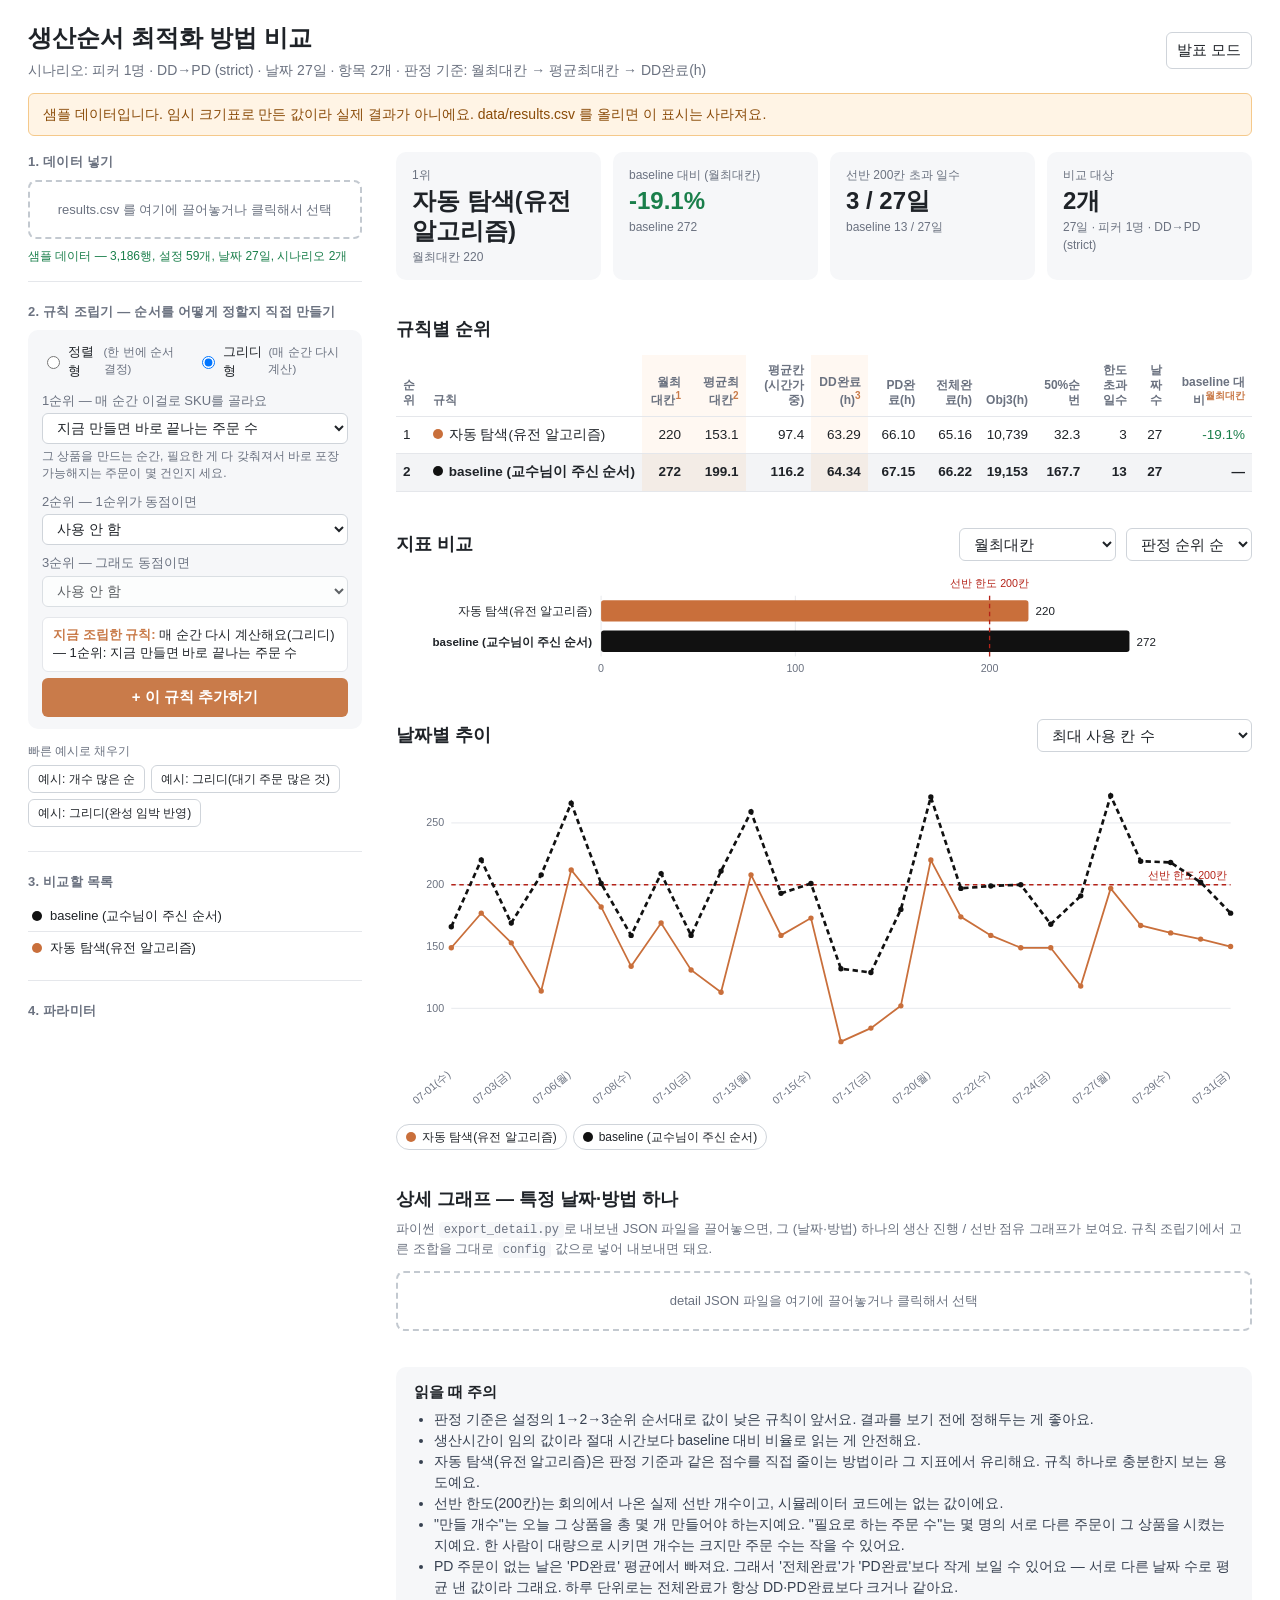
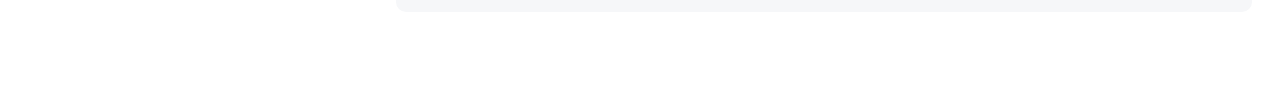
==== index.html @ d8c37235 "Add files via upload" ====
<!doctype html>
<html lang="ko">
<head>
<meta charset="utf-8">
<meta name="viewport" content="width=device-width, initial-scale=1">
<title>생산순서 최적화 방법 비교</title>
<link rel="stylesheet" href="style.css">
</head>
<body>

<header class="top">
  <div>
    <h1>생산순서 최적화 방법 비교</h1>
    <p id="subtitle">데이터를 불러오는 중…</p>
  </div>
  <button id="btnPresent" type="button">발표 모드</button>
</header>
<div id="banner" class="banner" hidden></div>
<button id="btnExit" type="button" class="exit">설정 열기 (Esc)</button>

<div class="layout">
  <aside class="panel" id="panel">

    <section>
      <h3>1. 데이터 넣기</h3>
      <label class="drop" id="drop">
        results.csv 를 여기에 끌어놓거나 클릭해서 선택
        <input id="fileInput" type="file" accept=".csv,text/csv" hidden>
      </label>
      <p id="loadMsg" class="load-msg"></p>
    </section>

    <section>
      <h3>2. 규칙 조립기 — 순서를 어떻게 정할지 직접 만들기</h3>

      <div class="builder">
        <div class="brow">
          <label class="radio"><input type="radio" name="bfam" id="bFamilySort" value="sort"> 정렬형 <span class="small">(한 번에 순서 결정)</span></label>
          <label class="radio"><input type="radio" name="bfam" id="bFamilyGreedy" value="greedy" checked> 그리디형 <span class="small">(매 순간 다시 계산)</span></label>
        </div>

        <div id="sortBlock" hidden>
          <label class="field">기준
            <select id="bSortKey"></select>
          </label>
        </div>

        <div id="greedyBlock">
          <label class="field">1순위 — 매 순간 이걸로 SKU를 골라요
            <select id="bPrimary"></select>
          </label>
          <p class="help" id="bPrimaryHelp"></p>
          <label class="field">2순위 — 1순위가 동점이면
            <select id="bTie2"></select>
          </label>
          <label class="field">3순위 — 그래도 동점이면
            <select id="bTie3"></select>
          </label>
        </div>

        <p class="sentence" id="bSentence"></p>
        <p class="miss" id="bMissing" hidden></p>
        <button id="bAddBtn" type="button" class="add-btn">+ 이 규칙 추가하기</button>
      </div>

      <div class="quickwrap">
        <span class="small">빠른 예시로 채우기</span>
        <div id="quickFills" class="btns"></div>
      </div>
    </section>

    <section>
      <h3>3. 비교할 목록</h3>
      <ul id="itemList" class="item-list"></ul>
    </section>

    <section>
      <h3>4. 파라미터</h3>
      <div id="scenarioWrap">
        <label class="field">시나리오 (피커 수 등)
          <select id="scenario"></select>
        </label>
      </div>
      <label class="field">선반 한도 (칸)
        <input id="cap" type="number" min="0" step="1" value="200">
      </label>
      <label class="field">판정 기준 1순위
        <select id="crit1"></select>
      </label>
      <label class="field">2순위
        <select id="crit2"></select>
      </label>
      <label class="field">3순위
        <select id="crit3"></select>
      </label>
    </section>

    <section>
      <h3>5. 날짜 선택</h3>
      <div class="btns">
        <button id="dAll" type="button">전체</button>
        <button id="dMon" type="button">월요일만</button>
        <button id="dWeek" type="button">평일만</button>
        <button id="dNone" type="button">해제</button>
      </div>
      <div id="dateBox" class="box dates"></div>
    </section>

  </aside>

  <main id="main">
    <section id="kpis" class="kpis"></section>

    <section>
      <h2>규칙별 순위</h2>
      <div class="table-wrap"><table id="rankTable"></table></div>
    </section>

    <section>
      <div class="sec-head">
        <h2>지표 비교</h2>
        <select id="barMetric" aria-label="막대그래프 지표"></select>
        <select id="barSort" aria-label="정렬">
          <option value="rank">판정 순위 순</option>
          <option value="value">값 낮은 순</option>
        </select>
      </div>
      <div id="barChart" class="chart"></div>
    </section>

    <section>
      <div class="sec-head">
        <h2>날짜별 추이</h2>
        <select id="lineMetric" aria-label="선그래프 지표"></select>
      </div>
      <div id="lineChart" class="chart"></div>
      <div id="legend" class="legend"></div>
    </section>

    <section id="detailSection">
      <h2>상세 그래프 — 특정 날짜·방법 하나</h2>
      <p class="hint">파이썬 <code>export_detail.py</code>로 내보낸 JSON 파일을 끌어놓으면,
        그 (날짜·방법) 하나의 생산 진행 / 선반 점유 그래프가 보여요.
        규칙 조립기에서 고른 조합을 그대로 <code>config</code> 값으로 넣어 내보내면 돼요.</p>
      <label class="drop" id="detailDrop">
        detail JSON 파일을 여기에 끌어놓거나 클릭해서 선택
        <input id="detailInput" type="file" accept=".json,application/json" hidden>
      </label>
      <p id="detailMsg" class="load-msg"></p>
      <div id="detailBody" hidden>
        <h3 id="detailTitle"></h3>
        <h4>생산 진행에 따른 주문 완료</h4>
        <div id="progressChart" class="chart"></div>
        <h4>시간에 따른 선반 사용량</h4>
        <div id="shelfChart" class="chart"></div>
      </div>
    </section>

    <section id="notes" class="notes"></section>
  </main>
</div>

<script src="data/sample_results.js" onerror="this.onerror=null"></script>
<script src="app.js"></script>
</body>
</html>
---- style.css ----
:root {
  --ink: #1f2328;
  --muted: #6b7280;
  --line: #e5e7eb;
  --bg: #ffffff;
  --soft: #f6f7f9;
  --accent: #c97b4a;
  --good: #1a7f4b;
  --warn: #c2410c;
}
* { box-sizing: border-box; }
body {
  margin: 0; color: var(--ink); background: var(--bg);
  font-family: "Pretendard", "Noto Sans KR", "Malgun Gothic", "Apple SD Gothic Neo", sans-serif;
  font-size: 15px; line-height: 1.5;
}
h1 { margin: 0; font-size: 24px; }
h2 { margin: 0 0 12px; font-size: 18px; }
h3 { margin: 0 0 8px; font-size: 13px; color: var(--muted); letter-spacing: .02em; }

.top { display: flex; justify-content: space-between; align-items: center; gap: 16px; padding: 20px 28px 12px; }
.top p { margin: 4px 0 0; color: var(--muted); font-size: 14px; }
#btnPresent { white-space: nowrap; flex: none; }
button, select, input[type=number] {
  font: inherit; color: inherit; background: #fff; border: 1px solid #cfd4da; border-radius: 6px; padding: 6px 10px;
}
button { cursor: pointer; }
button:hover { background: var(--soft); }
.banner { margin: 0 28px 8px; padding: 10px 14px; background: #fff4e5; border: 1px solid #f5c98b; border-radius: 6px; color: #8a4b08; font-size: 14px; }
.exit { display: none; position: fixed; right: 16px; top: 16px; z-index: 10; }

.layout { display: grid; grid-template-columns: 340px minmax(0, 1fr); gap: 28px; padding: 8px 28px 48px; align-items: start; }
.panel { position: sticky; top: 12px; max-height: calc(100vh - 24px); overflow: auto; padding-right: 6px; }
.panel section { margin-bottom: 20px; padding-bottom: 16px; border-bottom: 1px solid var(--line); }
.panel section:last-child { border-bottom: none; }
.field { display: block; margin-bottom: 8px; font-size: 13px; color: var(--muted); }
.field select, .field input { display: block; width: 100%; margin-top: 3px; color: var(--ink); font-size: 13.5px; }
.small { font-size: 11.5px; color: var(--muted); font-weight: 400; }

.drop { display: block; padding: 18px 12px; text-align: center; border: 2px dashed #c3c9d0; border-radius: 8px; color: var(--muted); font-size: 13px; cursor: pointer; }
.drop.over, .drop:hover { border-color: var(--accent); background: #fff8f2; }
.load-msg { margin: 8px 0 0; font-size: 12px; color: var(--muted); }
.load-msg.err { color: #b42318; }
.load-msg.ok { color: var(--good); }

/* 규칙 조립기 */
.builder { background: var(--soft); border-radius: 10px; padding: 12px 14px; }
.brow { display: flex; gap: 14px; margin-bottom: 10px; }
.radio { display: flex; align-items: center; gap: 5px; font-size: 13px; cursor: pointer; }
.help { font-size: 12px; color: var(--muted); margin: -4px 0 10px; line-height: 1.4; }
.sentence { font-size: 13px; background: #fff; border: 1px solid var(--line); border-radius: 6px; padding: 8px 10px; margin: 10px 0 6px; line-height: 1.45; }
.sentence strong { color: var(--accent); }
.miss { font-size: 12px; color: var(--warn); margin: 0 0 8px; }
.add-btn { width: 100%; background: var(--accent); color: #fff; border: none; font-weight: 600; padding: 8px; }
.add-btn:hover { background: #b56c3d; }
.add-btn:disabled { background: #d8d8d8; color: #999; cursor: not-allowed; }
.quickwrap { margin-top: 10px; }
.quickwrap .btns { margin-top: 4px; }
.quickwrap button { font-size: 11.5px; padding: 4px 8px; }

.item-list { list-style: none; margin: 0; padding: 0; }
.item-row { display: flex; align-items: center; gap: 8px; padding: 6px 4px; border-bottom: 1px solid var(--line); font-size: 13px; }
.item-row:last-child { border-bottom: none; }
.item-label { flex: 1; }
.item-del { border: none; background: none; color: var(--muted); font-size: 16px; line-height: 1; padding: 0 4px; }
.item-del:hover { color: #b42318; background: none; }

.btns { display: flex; flex-wrap: wrap; gap: 6px; margin-bottom: 8px; }
.btns button { padding: 4px 9px; font-size: 12px; }
.box { border: 1px solid var(--line); border-radius: 8px; padding: 8px 10px; max-height: 260px; overflow: auto; }
.dates { display: grid; grid-template-columns: repeat(2, 1fr); gap: 0 8px; }
.chk { display: flex; align-items: center; gap: 6px; padding: 2px 0; font-size: 13px; cursor: pointer; }
.chk.small { font-size: 12px; }
.chk em { font-style: normal; color: var(--muted); }
.dot { display: inline-block; width: 10px; height: 10px; border-radius: 50%; margin-right: 6px; flex: none; }
.item-row .dot { margin-right: 0; }

main { min-width: 0; }
main section { margin-bottom: 36px; }
.nodata section { display: none; }
.kpis { display: grid; grid-template-columns: repeat(4, 1fr); gap: 12px; }
.kpi { background: var(--soft); border-radius: 10px; padding: 14px 16px; display: flex; flex-direction: column; gap: 2px; }
.kpi.wide { grid-column: 1 / -1; }
.kpi span { font-size: 12px; color: var(--muted); }
.kpi b { font-size: 24px; line-height: 1.25; word-break: keep-all; }
.kpi small { font-size: 12px; color: var(--muted); }
.good { color: var(--good); }
.warn { color: var(--warn); font-weight: 600; }

.table-wrap { overflow-x: auto; }
table { border-collapse: collapse; width: 100%; font-size: 13.5px; }
th, td { padding: 8px 7px; border-bottom: 1px solid var(--line); text-align: left; white-space: nowrap; }
th { font-size: 12px; color: var(--muted); font-weight: 600; white-space: normal; line-height: 1.25; vertical-align: bottom; }
th sup { color: var(--accent); }
.num { text-align: right; font-variant-numeric: tabular-nums; }
th.crit, td.crit { background: #fff8f2; }
tr.is-base td { font-weight: 600; background: #f3f4f6; }
tr.is-base td.crit { background: #f3ece6; }

.sec-head { display: flex; align-items: center; gap: 10px; margin-bottom: 8px; }
.sec-head h2 { margin: 0; margin-right: auto; }
.chart svg { width: 100%; height: auto; display: block; }
.chart svg text { font-family: inherit; fill: var(--ink); }
.chart .grid { stroke: var(--line); stroke-width: 1; }
.chart .tick { font-size: 12px; fill: var(--muted); }
.chart .lbl { font-size: 13px; }
.chart .lbl.base { font-weight: 700; }
.chart .val { font-size: 13px; font-variant-numeric: tabular-nums; }
.chart .cap { stroke: #b42318; stroke-width: 1.5; stroke-dasharray: 5 4; }
.chart .captxt { font-size: 12px; fill: #b42318; paint-order: stroke; stroke: #fff; stroke-width: 4px; stroke-linejoin: round; }
.empty { color: var(--muted); }

.legend { display: flex; flex-wrap: wrap; gap: 6px; margin-top: 8px; }
.leg { display: inline-flex; align-items: center; font-size: 12px; padding: 3px 9px; border-radius: 999px; }
.leg.off { opacity: .35; text-decoration: line-through; }
.notes { background: var(--soft); border-radius: 10px; padding: 14px 18px; }
.notes h2 { font-size: 15px; margin-bottom: 6px; }
.notes ul { margin: 0; padding-left: 20px; color: #374151; font-size: 14px; }
.thnote { font-size: 10.5px; color: var(--muted); font-weight: 400; }
td .thnote { font-size: 11px; }

body.present .panel, body.present #btnPresent { display: none; }
body.present .exit { display: block; opacity: .5; }
body.present .layout { grid-template-columns: minmax(0, 1fr); padding-top: 0; }
body.present { font-size: 18px; }
body.present .kpi b { font-size: 32px; }
body.present table { font-size: 17px; }
body.present .chart .lbl, body.present .chart .val { font-size: 15px; }

@media (max-width: 960px) {
  .layout { grid-template-columns: minmax(0, 1fr); }
  .panel { position: static; max-height: none; }
  .kpis { grid-template-columns: repeat(2, 1fr); }
}

#detailSection h2 { margin-bottom: 6px; }
#detailSection .hint { font-size: 13px; color: var(--muted); margin: 0 0 12px; line-height: 1.5; }
#detailSection .hint code { background: var(--soft); padding: 1px 5px; border-radius: 4px; font-size: 12px; }
#detailBody h3 { font-size: 15px; color: var(--ink); margin: 18px 0 10px; }
#detailBody h4 { font-size: 13px; color: var(--muted); margin: 14px 0 6px; font-weight: 600; }
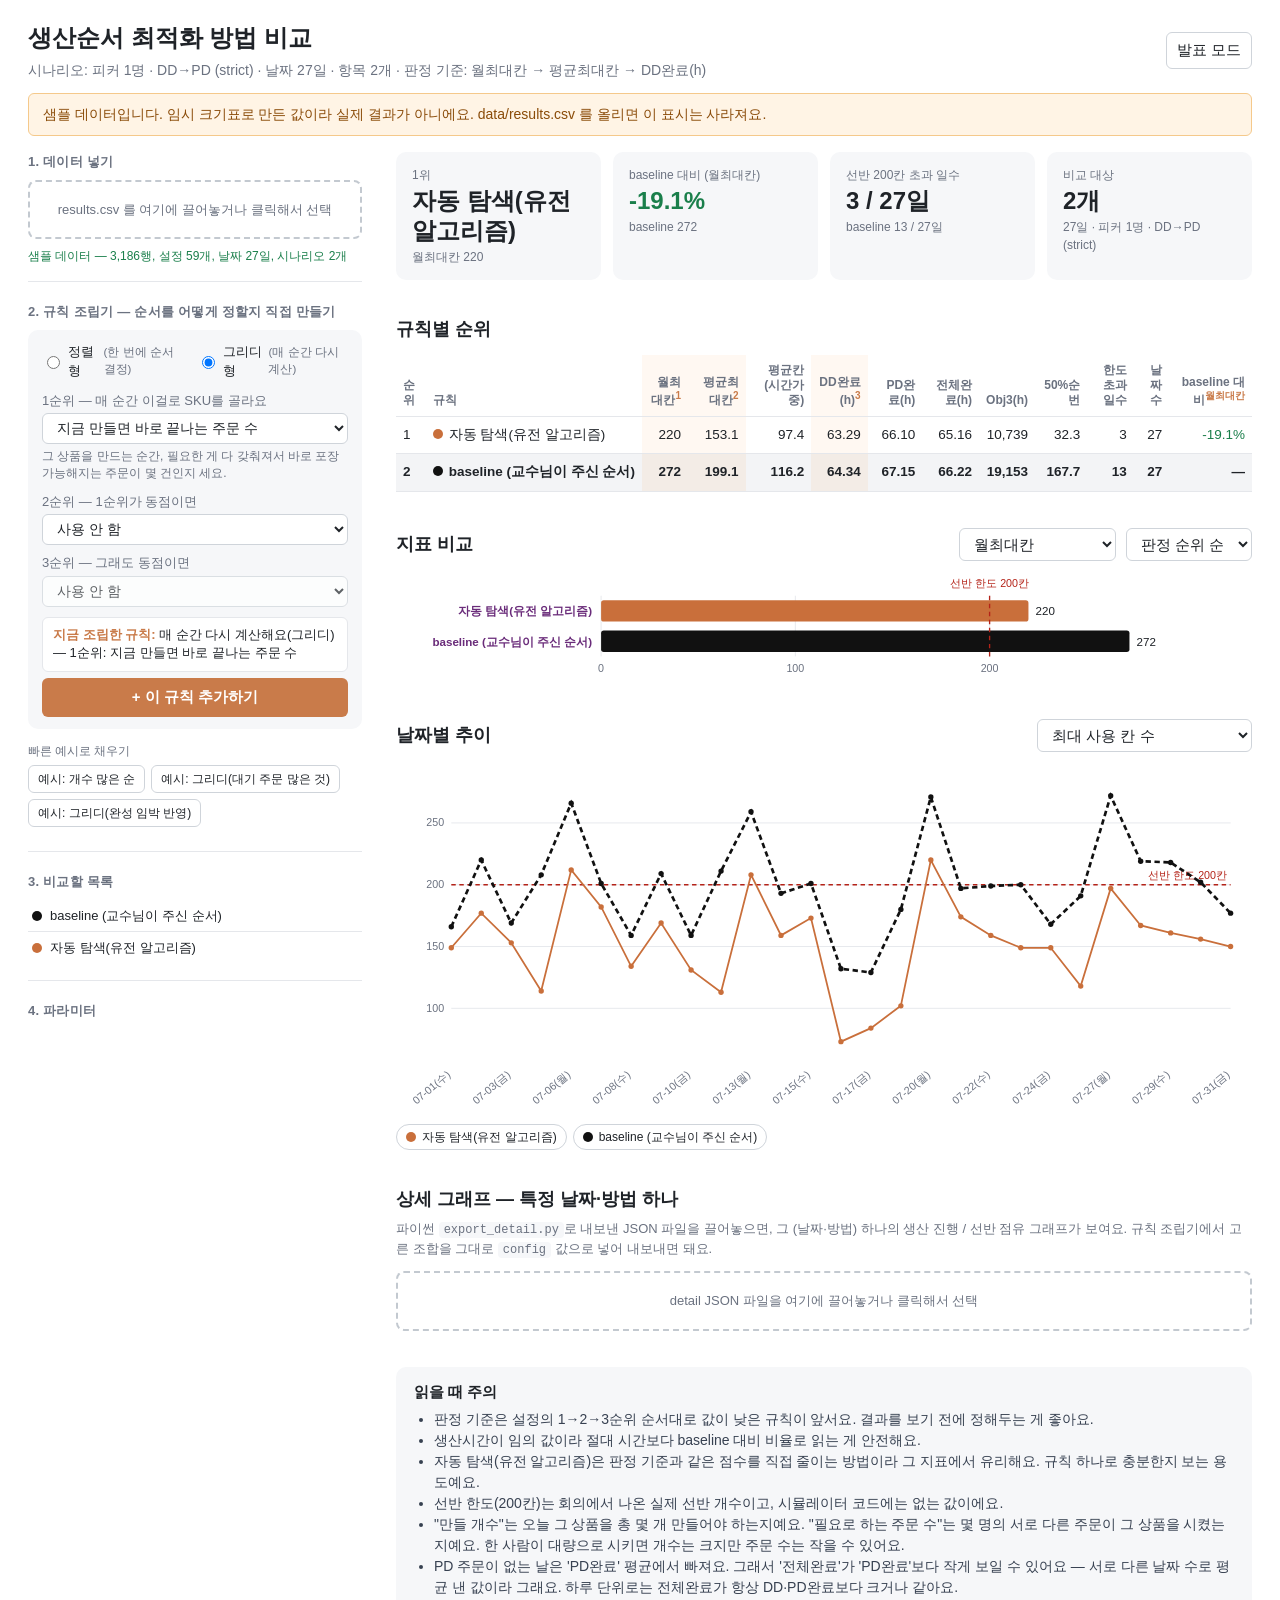
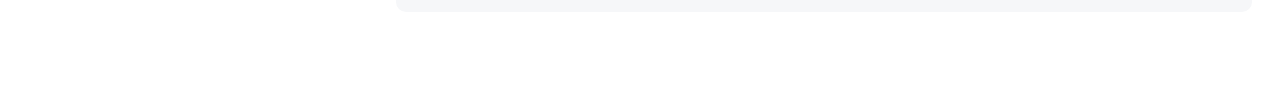
==== commit e6da3db2: "Add files via upload" ====
--- a/index.html
+++ b/index.html
@@ -149,10 +149,8 @@
       <p id="detailMsg" class="load-msg"></p>
       <div id="detailBody" hidden>
         <h3 id="detailTitle"></h3>
-        <h4>생산 진행에 따른 주문 완료</h4>
-        <div id="progressChart" class="chart"></div>
-        <h4>시간에 따른 선반 사용량</h4>
-        <div id="shelfChart" class="chart"></div>
+        <p class="hint">위 띠는 생산 라인(시간 순서대로 뭘 만드는지), 아래는 같은 시간축의 선반 사용량이에요. 마우스를 올리면 그 시각의 상태가 떠요.</p>
+        <div id="timelineArea"></div>
       </div>
     </section>
 
--- a/style.css
+++ b/style.css
@@ -138,3 +138,10 @@
 #detailSection .hint code { background: var(--soft); padding: 1px 5px; border-radius: 4px; font-size: 12px; }
 #detailBody h3 { font-size: 15px; color: var(--ink); margin: 18px 0 10px; }
 #detailBody h4 { font-size: 13px; color: var(--muted); margin: 14px 0 6px; font-weight: 600; }
+
+.chart svg .lbl { fill: #6a2c7a; font-weight: 600; }
+
+.tl-info { font-size: 13px; color: var(--ink); background: var(--soft); border-radius: 8px; padding: 8px 12px; margin-bottom: 8px; }
+.tl-info .tl-time { color: var(--accent, #c97b4a); }
+.tl-gantt svg .tick, .tl-shelf svg .tick { font-size: 10px; fill: var(--muted); }
+.tl-gantt, .tl-shelf { cursor: crosshair; }
